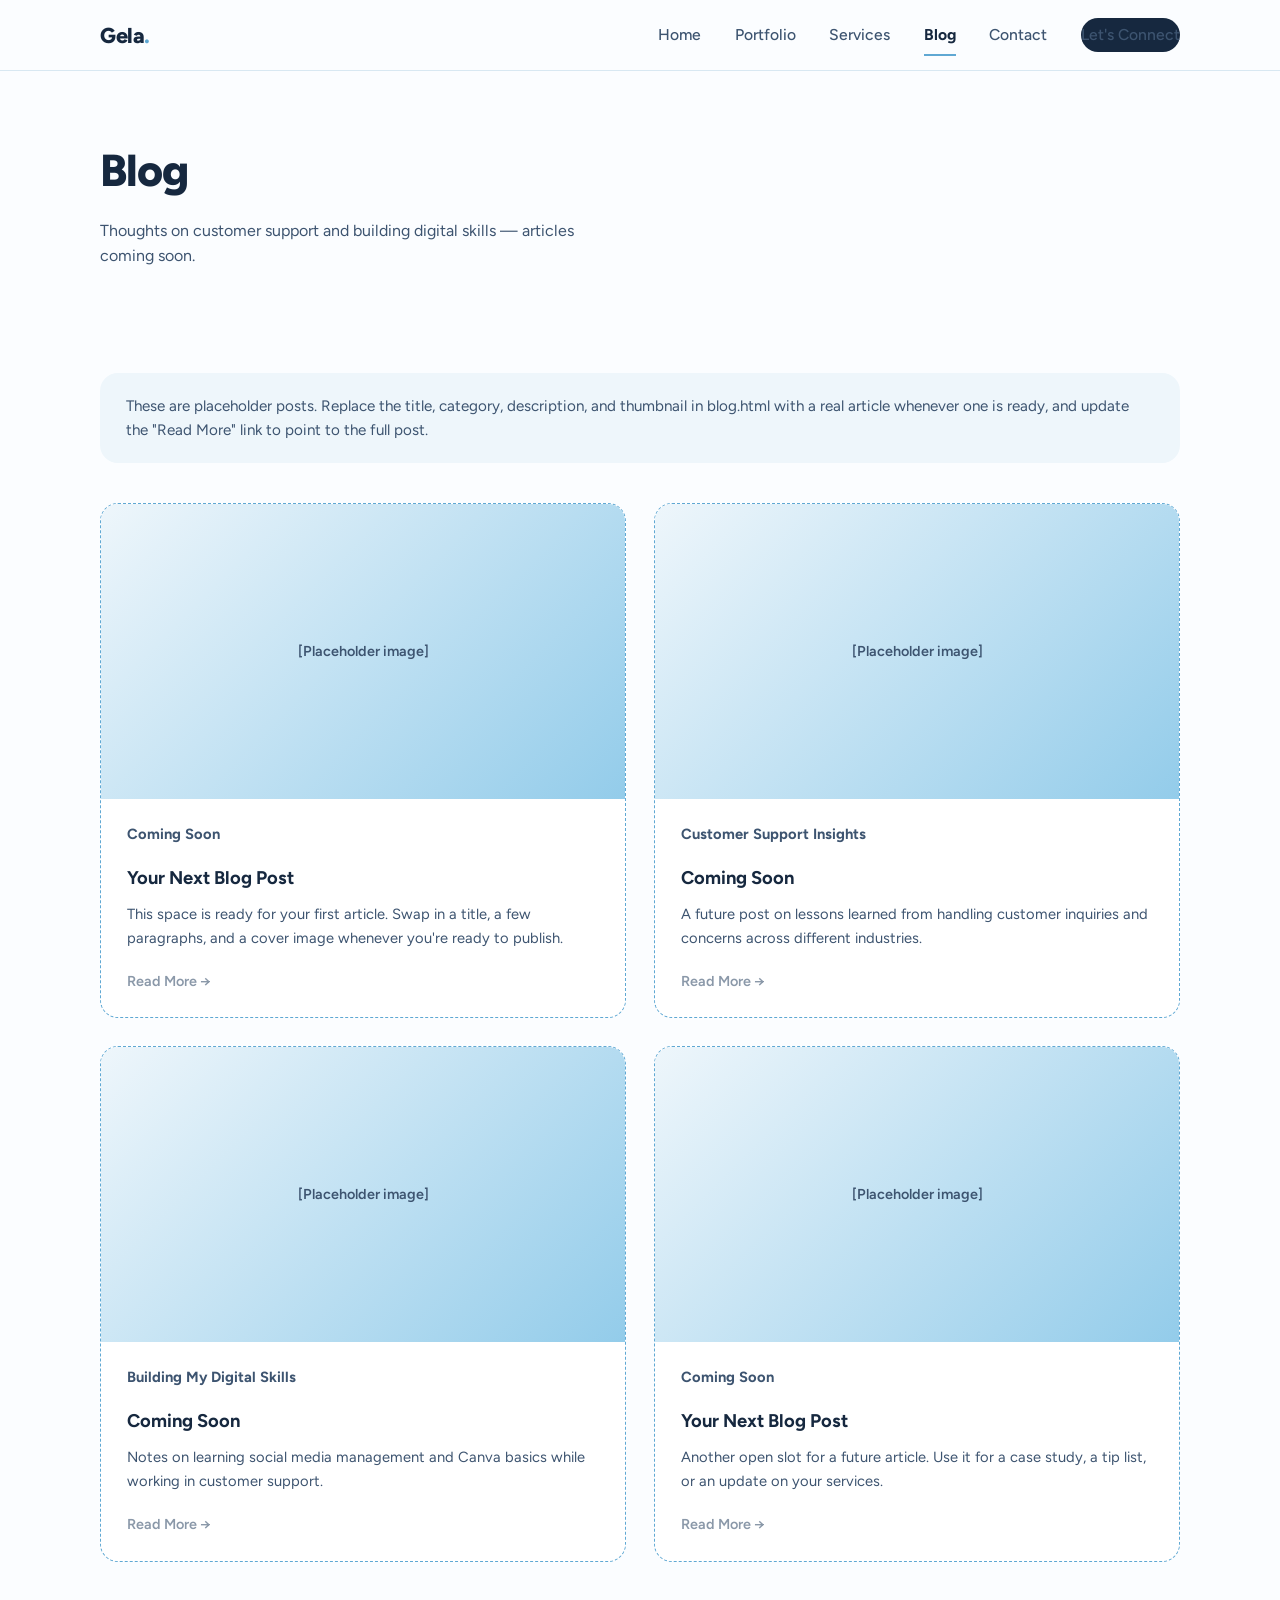
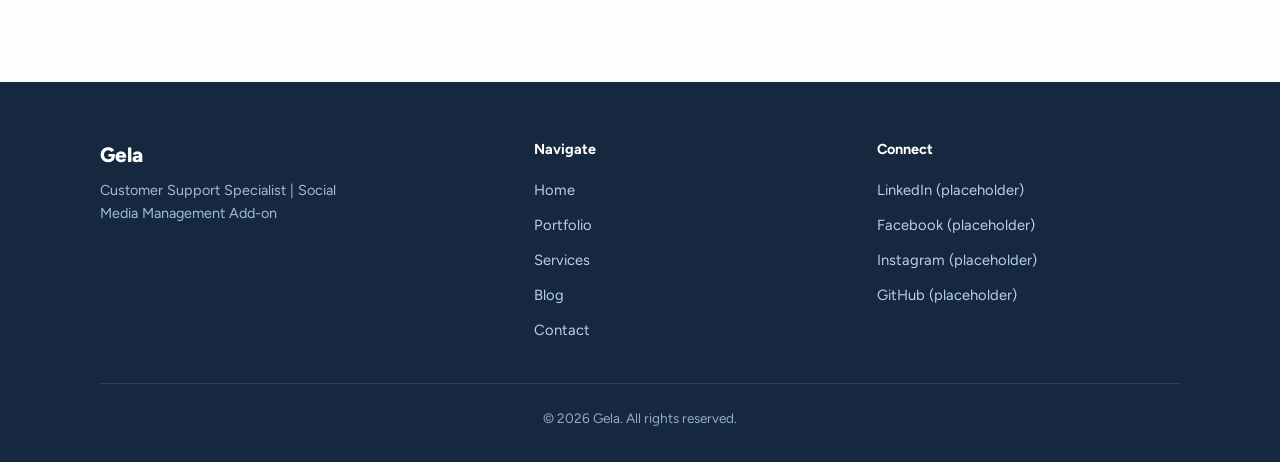
==== blog.html @ 309c91c9 "GelaPortfolio" ====
<!DOCTYPE html>
<html lang="en">
<head>
  <meta charset="UTF-8" />
  <meta name="viewport" content="width=device-width, initial-scale=1.0" />
  <title>Blog — Gela</title>
  <meta name="description" content="Upcoming articles from Gela on customer support and digital skills." />

  <link rel="preconnect" href="https://fonts.googleapis.com">
  <link rel="preconnect" href="https://fonts.gstatic.com" crossorigin>
  <link href="https://fonts.googleapis.com/css2?family=Figtree:wght@300;400;500;600;700;800&display=swap" rel="stylesheet">

  <link rel="stylesheet" href="style.css" />
</head>
<body>

  <header class="site-header">
    <nav class="nav">
      <a href="index.html" class="nav-brand">Gela<span>.</span></a>

      <button class="hamburger" aria-label="Open menu" aria-expanded="false">
        <span></span><span></span><span></span>
      </button>

      <div class="nav-links">
        <a href="index.html">Home</a>
        <a href="portfolio.html">Portfolio</a>
        <a href="services.html">Services</a>
        <a href="blog.html" class="active">Blog</a>
        <a href="contact.html">Contact</a>
        <a href="contact.html" class="nav-cta">Let's Connect</a>
      </div>
    </nav>
  </header>

  <main>

    <section class="page-header">
      <div class="container">
        <h1>Blog</h1>
        <p>Thoughts on customer support and building digital skills — articles coming soon.</p>
      </div>
    </section>

    <section class="section reveal">
      <div class="container">

        <div class="blog-note">
          These are placeholder posts. Replace the title, category, description, and thumbnail
          in blog.html with a real article whenever one is ready, and update the "Read More" link
          to point to the full post.
        </div>

        <div class="blog-grid">

          <article class="blog-card">
            <div class="blog-thumb">[Placeholder image]</div>
            <div class="blog-body">
              <p class="blog-category">Coming Soon</p>
              <h3>Your Next Blog Post</h3>
              <p>This space is ready for your first article. Swap in a title, a few paragraphs, and a cover image whenever you're ready to publish.</p>
              <span class="blog-readmore">Read More →</span>
            </div>
          </article>

          <article class="blog-card">
            <div class="blog-thumb">[Placeholder image]</div>
            <div class="blog-body">
              <p class="blog-category">Customer Support Insights</p>
              <h3>Coming Soon</h3>
              <p>A future post on lessons learned from handling customer inquiries and concerns across different industries.</p>
              <span class="blog-readmore">Read More →</span>
            </div>
          </article>

          <article class="blog-card">
            <div class="blog-thumb">[Placeholder image]</div>
            <div class="blog-body">
              <p class="blog-category">Building My Digital Skills</p>
              <h3>Coming Soon</h3>
              <p>Notes on learning social media management and Canva basics while working in customer support.</p>
              <span class="blog-readmore">Read More →</span>
            </div>
          </article>

          <article class="blog-card">
            <div class="blog-thumb">[Placeholder image]</div>
            <div class="blog-body">
              <p class="blog-category">Coming Soon</p>
              <h3>Your Next Blog Post</h3>
              <p>Another open slot for a future article. Use it for a case study, a tip list, or an update on your services.</p>
              <span class="blog-readmore">Read More →</span>
            </div>
          </article>

        </div>
      </div>
    </section>

  </main>

  <footer class="site-footer">
    <div class="container">
      <div class="footer-grid">
        <div>
          <p class="footer-brand">Gela</p>
          <p class="footer-tagline">Customer Support Specialist | Social Media Management Add-on</p>
        </div>

        <div class="footer-col">
          <h4>Navigate</h4>
          <ul>
            <li><a href="index.html">Home</a></li>
            <li><a href="portfolio.html">Portfolio</a></li>
            <li><a href="services.html">Services</a></li>
            <li><a href="blog.html">Blog</a></li>
            <li><a href="contact.html">Contact</a></li>
          </ul>
        </div>

        <div class="footer-col">
          <h4>Connect</h4>
          <ul>
            <li><a href="#">LinkedIn (placeholder)</a></li>
            <li><a href="#">Facebook (placeholder)</a></li>
            <li><a href="#">Instagram (placeholder)</a></li>
            <li><a href="#">GitHub (placeholder)</a></li>
          </ul>
        </div>
      </div>

      <div class="footer-bottom">© 2026 Gela. All rights reserved.</div>
    </div>
  </footer>

  <button class="back-to-top" aria-label="Back to top">
    <svg width="18" height="18" viewBox="0 0 24 24" fill="none" stroke="currentColor" stroke-width="2.5"><line x1="12" y1="19" x2="12" y2="5"/><polyline points="5 12 12 5 19 12"/></svg>
  </button>

  <script src="script.js"></script>
</body>
</html>
---- style.css ----
/* =============================================================
   GELA — PORTFOLIO STYLESHEET
   Font: Figtree (imported in each HTML <head>)
   Color system is defined once below as CSS variables — change
   the values here and the whole site updates.
   ============================================================= */

:root {
  /* ---- Color tokens ---- */
  --sky: #93ccea;              /* primary brand blue */
  --sky-deep: #5fa8d3;         /* darker blue for hover/emphasis */
  --navy: #16283f;             /* main text color */
  --navy-soft: #3d5470;        /* secondary text color */
  --bg: #fbfdff;               /* page background */
  --bg-tint: #eef6fb;          /* alternate section background */
  --white: #ffffff;
  --line: #d8e8f2;             /* borders / dividers */
  --shadow: 0 18px 40px -20px rgba(22, 40, 63, 0.25);

  /* ---- Type scale ---- */
  --step-0: 1rem;
  --step-1: 1.25rem;
  --step-2: 1.6rem;
  --step-3: 2.1rem;
  --step-4: 2.9rem;
  --step-5: 3.8rem;

  /* ---- Spacing / shape ---- */
  --radius-sm: 10px;
  --radius-md: 18px;
  --radius-lg: 32px;
  --max-width: 1160px;
}

/* ---- Reset ---- */
* { box-sizing: border-box; margin: 0; padding: 0; }

html { scroll-behavior: smooth; }

body {
  font-family: "Figtree", "Segoe UI", sans-serif;
  background: var(--bg);
  color: var(--navy);
  line-height: 1.6;
  -webkit-font-smoothing: antialiased;
  overflow-x: hidden;
}

img { max-width: 100%; display: block; }

a { color: inherit; text-decoration: none; }

ul { list-style: none; }

button { font-family: inherit; cursor: pointer; border: none; background: none; }

.container {
  max-width: var(--max-width);
  margin: 0 auto;
  padding: 0 clamp(1.25rem, 4vw, 2.5rem);
}

/* Respect users who prefer reduced motion */
@media (prefers-reduced-motion: reduce) {
  *, *::before, *::after {
    animation-duration: 0.001ms !important;
    animation-iteration-count: 1 !important;
    transition-duration: 0.001ms !important;
    scroll-behavior: auto !important;
  }
}

/* Visible keyboard focus everywhere */
a:focus-visible,
button:focus-visible,
input:focus-visible,
textarea:focus-visible {
  outline: 3px solid var(--sky-deep);
  outline-offset: 3px;
  border-radius: 4px;
}

/* =============================================================
   NAVIGATION
   ============================================================= */
.site-header {
  position: sticky;
  top: 0;
  z-index: 100;
  background: rgba(251, 253, 255, 0.9);
  backdrop-filter: blur(10px);
  border-bottom: 1px solid var(--line);
}

.nav {
  display: flex;
  align-items: center;
  justify-content: space-between;
  padding: 1.1rem clamp(1.25rem, 4vw, 2.5rem);
  max-width: var(--max-width);
  margin: 0 auto;
}

.nav-brand {
  font-weight: 800;
  font-size: 1.35rem;
  color: var(--navy);
  letter-spacing: -0.02em;
}

.nav-brand span { color: var(--sky-deep); }

.nav-links {
  display: flex;
  align-items: center;
  gap: 2.1rem;
}

.nav-links a {
  font-weight: 500;
  font-size: 0.98rem;
  color: var(--navy-soft);
  position: relative;
  padding: 0.3rem 0;
  transition: color 0.2s ease;
}

.nav-links a:hover { color: var(--navy); }

.nav-links a::after {
  content: "";
  position: absolute;
  left: 0;
  bottom: -4px;
  width: 0;
  height: 2px;
  background: var(--sky-deep);
  transition: width 0.25s ease;
}

.nav-links a:hover::after { width: 100%; }

.nav-links a.active {
  color: var(--navy);
  font-weight: 700;
}

.nav-links a.active::after { width: 100%; }

.nav-cta {
  background: var(--navy);
  color: var(--white);
  padding: 0.65rem 1.4rem;
  border-radius: 999px;
  font-weight: 600;
  font-size: 0.95rem;
  transition: transform 0.2s ease, background 0.2s ease;
}

.nav-cta:hover {
  background: var(--sky-deep);
  transform: translateY(-2px);
}

.hamburger {
  display: none;
  flex-direction: column;
  gap: 5px;
  width: 28px;
}

.hamburger span {
  height: 2px;
  width: 100%;
  background: var(--navy);
  border-radius: 2px;
  transition: transform 0.3s ease, opacity 0.3s ease;
}

.hamburger.open span:nth-child(1) { transform: translateY(7px) rotate(45deg); }
.hamburger.open span:nth-child(2) { opacity: 0; }
.hamburger.open span:nth-child(3) { transform: translateY(-7px) rotate(-45deg); }

/* =============================================================
   BUTTONS
   ============================================================= */
.btn {
  display: inline-flex;
  align-items: center;
  gap: 0.5rem;
  padding: 0.85rem 1.7rem;
  border-radius: 999px;
  font-weight: 600;
  font-size: 0.98rem;
  transition: transform 0.2s ease, box-shadow 0.2s ease, background 0.2s ease;
}

.btn-primary {
  background: var(--navy);
  color: var(--white);
}

.btn-primary:hover {
  background: var(--sky-deep);
  transform: translateY(-3px);
  box-shadow: var(--shadow);
}

.btn-outline {
  background: transparent;
  color: var(--navy);
  border: 1.5px solid var(--navy);
}

.btn-outline:hover {
  background: var(--navy);
  color: var(--white);
  transform: translateY(-3px);
}

.btn-sky {
  background: var(--sky);
  color: var(--navy);
}

.btn-sky:hover {
  background: var(--sky-deep);
  color: var(--white);
  transform: translateY(-3px);
  box-shadow: var(--shadow);
}

/* =============================================================
   HERO (Home page)
   ============================================================= */
.hero {
  position: relative;
  padding: clamp(3rem, 8vw, 6rem) 0 clamp(2.5rem, 6vw, 4rem);
  overflow: hidden;
}

.hero-grid {
  display: grid;
  grid-template-columns: 1.1fr 0.9fr;
  gap: 3rem;
  align-items: center;
}

.hero-eyebrow {
  font-weight: 600;
  color: var(--sky-deep);
  font-size: 1rem;
  margin-bottom: 0.6rem;
}

.hero h1 {
  font-size: clamp(2.4rem, 5vw, var(--step-5));
  font-weight: 800;
  letter-spacing: -0.02em;
  color: var(--navy);
  line-height: 1.08;
}

.hero-title {
  font-size: clamp(1.1rem, 2vw, 1.4rem);
  color: var(--navy-soft);
  font-weight: 500;
  margin-top: 0.9rem;
}

.hero-statement {
  font-size: clamp(1.35rem, 2.6vw, 1.75rem);
  font-weight: 700;
  color: var(--navy);
  margin: 1.6rem 0 1rem;
  line-height: 1.35;
  max-width: 34ch;
}

.hero-sub {
  color: var(--navy-soft);
  max-width: 46ch;
  margin-bottom: 2rem;
}

.hero-actions {
  display: flex;
  flex-wrap: wrap;
  gap: 1rem;
}

.hero-visual {
  position: relative;
  display: flex;
  justify-content: center;
  align-items: center;
}

.hero-blob {
  position: absolute;
  width: min(420px, 90%);
  aspect-ratio: 1;
  background: linear-gradient(135deg, var(--sky), var(--bg-tint));
  border-radius: 62% 38% 55% 45% / 48% 45% 55% 52%;
  z-index: 0;
  animation: blobFloat 9s ease-in-out infinite;
}

@keyframes blobFloat {
  0%, 100% { border-radius: 62% 38% 55% 45% / 48% 45% 55% 52%; transform: translateY(0); }
  50% { border-radius: 45% 55% 42% 58% / 55% 40% 60% 45%; transform: translateY(-14px); }
}

.profile-frame {
  position: relative;
  z-index: 1;
  width: min(320px, 78%);
  aspect-ratio: 3 / 4;
  border-radius: var(--radius-lg);
  overflow: hidden;
  border: 6px solid var(--white);
  box-shadow: var(--shadow);
}

.profile-frame img {
  width: 100%;
  height: 100%;
  object-fit: cover;
}

.placeholder-photo {
  width: 100%;
  height: 100%;
  display: flex;
  align-items: center;
  justify-content: center;
  background: var(--bg-tint);
  color: var(--navy-soft);
  font-weight: 600;
  text-align: center;
  padding: 1rem;
  border: 2px dashed var(--sky-deep);
}

/* =============================================================
   SECTIONS — shared
   ============================================================= */
.section {
  padding: clamp(3rem, 7vw, 5.5rem) 0;
}

.section-tint { background: var(--bg-tint); }

.section-head {
  max-width: 640px;
  margin-bottom: 2.75rem;
}

.section-head h2 {
  font-size: clamp(1.8rem, 3.4vw, 2.4rem);
  font-weight: 800;
  color: var(--navy);
  letter-spacing: -0.01em;
}

.section-head p {
  color: var(--navy-soft);
  margin-top: 0.75rem;
  font-size: 1.05rem;
}

.section-head.center { margin-left: auto; margin-right: auto; text-align: center; }

/* =============================================================
   HOME — Quick intro (split)
   ============================================================= */
.intro-split {
  display: grid;
  grid-template-columns: 0.85fr 1.15fr;
  gap: 3rem;
  align-items: start;
}

.intro-split h2 {
  font-size: clamp(1.7rem, 3vw, 2.2rem);
  font-weight: 800;
  line-height: 1.25;
}

.intro-points { display: flex; flex-direction: column; gap: 1.5rem; }

.intro-point {
  padding: 1.5rem 1.6rem;
  background: var(--white);
  border: 1px solid var(--line);
  border-radius: var(--radius-md);
  border-left: 4px solid var(--sky);
}

.intro-point p { color: var(--navy-soft); }

/* =============================================================
   HOME — Core strengths (asymmetric bento, not identical cards)
   ============================================================= */
.strengths-grid {
  display: grid;
  grid-template-columns: repeat(4, 1fr);
  gap: 1.25rem;
}

.strength-card {
  background: var(--white);
  border: 1px solid var(--line);
  border-radius: var(--radius-md);
  padding: 1.9rem 1.6rem;
  transition: transform 0.25s ease, box-shadow 0.25s ease, border-color 0.25s ease;
}

.strength-card:hover {
  transform: translateY(-6px);
  box-shadow: var(--shadow);
  border-color: var(--sky);
}

.strength-card:nth-child(2) { margin-top: 1.5rem; }
.strength-card:nth-child(4) { margin-top: 1.5rem; }

.strength-icon {
  width: 46px;
  height: 46px;
  border-radius: 12px;
  background: var(--bg-tint);
  display: flex;
  align-items: center;
  justify-content: center;
  margin-bottom: 1.1rem;
  color: var(--sky-deep);
}

.strength-card h3 {
  font-size: 1.1rem;
  font-weight: 700;
  margin-bottom: 0.5rem;
}

.strength-card p {
  color: var(--navy-soft);
  font-size: 0.95rem;
}

/* =============================================================
   CTA band
   ============================================================= */
.cta-band {
  background: var(--navy);
  color: var(--white);
  border-radius: var(--radius-lg);
  padding: clamp(2.5rem, 6vw, 4rem);
  text-align: center;
  margin: 0 clamp(1.25rem, 4vw, 2.5rem);
  max-width: calc(var(--max-width) - 2.5rem);
  margin-left: auto;
  margin-right: auto;
}

.cta-band h2 {
  font-size: clamp(1.6rem, 3.4vw, 2.2rem);
  font-weight: 800;
}

.cta-band p {
  color: #c3dcec;
  margin: 0.9rem auto 1.8rem;
  max-width: 46ch;
}

/* =============================================================
   PORTFOLIO — Experience timeline (real sequence, so numbering
   is meaningful here)
   ============================================================= */
.timeline {
  position: relative;
  padding-left: 2.4rem;
  border-left: 2px solid var(--line);
}

.timeline-item {
  position: relative;
  padding-bottom: 2.75rem;
}

.timeline-item:last-child { padding-bottom: 0; }

.timeline-dot {
  position: absolute;
  left: -2.55rem;
  top: 0.35rem;
  width: 14px;
  height: 14px;
  border-radius: 50%;
  background: var(--sky);
  border: 3px solid var(--white);
  box-shadow: 0 0 0 2px var(--sky-deep);
}

.timeline-card {
  background: var(--white);
  border: 1px solid var(--line);
  border-radius: var(--radius-md);
  padding: 1.8rem 2rem;
}

.timeline-role {
  font-size: 1.2rem;
  font-weight: 700;
  color: var(--navy);
}

.timeline-meta {
  color: var(--sky-deep);
  font-weight: 600;
  font-size: 0.92rem;
  margin: 0.3rem 0 1rem;
}

.timeline-card ul {
  display: grid;
  grid-template-columns: 1fr 1fr;
  gap: 0.5rem 1.5rem;
}

.timeline-card li {
  color: var(--navy-soft);
  font-size: 0.95rem;
  padding-left: 1.1rem;
  position: relative;
}

.timeline-card li::before {
  content: "";
  position: absolute;
  left: 0;
  top: 0.55em;
  width: 6px;
  height: 6px;
  border-radius: 50%;
  background: var(--sky);
}

/* =============================================================
   PORTFOLIO — Skills (pill groups, not uniform cards)
   ============================================================= */
.skills-groups {
  display: grid;
  grid-template-columns: 1fr 1fr;
  gap: 2rem;
}

.skills-group {
  background: var(--white);
  border: 1px solid var(--line);
  border-radius: var(--radius-md);
  padding: 1.9rem 2rem;
}

.skills-group h3 {
  font-size: 1.15rem;
  font-weight: 700;
  margin-bottom: 1.2rem;
}

.pill-list {
  display: flex;
  flex-wrap: wrap;
  gap: 0.6rem;
}

.pill {
  background: var(--bg-tint);
  color: var(--navy);
  padding: 0.5rem 1rem;
  border-radius: 999px;
  font-size: 0.9rem;
  font-weight: 500;
  border: 1px solid var(--line);
}

.pill.developing {
  border: 1px dashed var(--sky-deep);
  background: var(--white);
  color: var(--navy-soft);
}

/* =============================================================
   PORTFOLIO — Education + Highlights
   ============================================================= */
.education-card {
  background: var(--bg-tint);
  border-radius: var(--radius-md);
  padding: 1.8rem 2rem;
  display: flex;
  align-items: center;
  gap: 1.5rem;
  max-width: 560px;
}

.education-icon {
  width: 54px;
  height: 54px;
  border-radius: 14px;
  background: var(--white);
  display: flex;
  align-items: center;
  justify-content: center;
  flex-shrink: 0;
  color: var(--sky-deep);
}

.education-card h3 { font-weight: 700; font-size: 1.05rem; }
.education-card p { color: var(--navy-soft); font-size: 0.92rem; }

.highlights-list {
  display: grid;
  grid-template-columns: 1fr 1fr;
  gap: 0.9rem 2rem;
  margin-top: 1rem;
}

.highlights-list li {
  color: var(--navy-soft);
  padding-left: 1.4rem;
  position: relative;
}

.highlights-list li::before {
  content: "";
  position: absolute;
  left: 0;
  top: 0.5em;
  width: 8px;
  height: 8px;
  border-radius: 2px;
  background: var(--sky);
  transform: rotate(45deg);
}

/* =============================================================
   SERVICES page
   ============================================================= */
.service-row {
  display: grid;
  grid-template-columns: 0.9fr 1.6fr;
  gap: 2.5rem;
  padding: 2.5rem 0;
  border-bottom: 1px solid var(--line);
  align-items: start;
}

.service-row:first-of-type { padding-top: 0; }
.service-row:last-of-type { border-bottom: none; }

.service-index {
  font-size: 0.9rem;
  font-weight: 700;
  color: var(--sky-deep);
  letter-spacing: 0.02em;
}

.service-row h3 {
  font-size: 1.4rem;
  font-weight: 700;
  margin: 0.3rem 0 0.6rem;
}

.service-row .addon-tag {
  display: inline-block;
  background: var(--sky);
  color: var(--navy);
  font-size: 0.78rem;
  font-weight: 700;
  padding: 0.25rem 0.7rem;
  border-radius: 999px;
  margin-bottom: 0.7rem;
}

.service-row p.desc { color: var(--navy-soft); margin-bottom: 1.1rem; max-width: 60ch; }

.service-list {
  display: grid;
  grid-template-columns: 1fr 1fr;
  gap: 0.6rem 1.5rem;
}

.service-list li {
  color: var(--navy-soft);
  font-size: 0.95rem;
  padding-left: 1.2rem;
  position: relative;
}

.service-list li::before {
  content: "";
  position: absolute;
  left: 0;
  top: 0.55em;
  width: 6px;
  height: 6px;
  border-radius: 50%;
  background: var(--sky-deep);
}

/* Why work with me */
.why-grid {
  display: grid;
  grid-template-columns: repeat(2, 1fr);
  gap: 1rem 2rem;
}

.why-item {
  display: flex;
  gap: 0.9rem;
  align-items: flex-start;
  padding: 1.1rem 0;
}

.why-check {
  flex-shrink: 0;
  width: 26px;
  height: 26px;
  border-radius: 50%;
  background: var(--sky);
  color: var(--navy);
  display: flex;
  align-items: center;
  justify-content: center;
  font-weight: 700;
  font-size: 0.85rem;
}

.why-item p { color: var(--navy-soft); }

/* =============================================================
   BLOG page
   ============================================================= */
.blog-grid {
  display: grid;
  grid-template-columns: repeat(2, 1fr);
  gap: 1.75rem;
}

.blog-card {
  background: var(--white);
  border: 1.5px dashed var(--sky-deep);
  border-radius: var(--radius-md);
  overflow: hidden;
  transition: transform 0.25s ease, box-shadow 0.25s ease;
}

.blog-card:hover {
  transform: translateY(-5px);
  box-shadow: var(--shadow);
}

.blog-thumb {
  aspect-ratio: 16/9;
  background: linear-gradient(135deg, var(--bg-tint), var(--sky));
  display: flex;
  align-items: center;
  justify-content: center;
  color: var(--navy-soft);
  font-weight: 600;
  font-size: 0.9rem;
}

.blog-body { padding: 1.5rem 1.6rem; }

.blog-category {
  font-size: 0.8rem;
  font-weight: 700;
  color: var(--sky-deep);
  margin-bottom: 0.5rem;
}

.blog-body h3 { font-size: 1.15rem; font-weight: 700; margin-bottom: 0.6rem; }
.blog-body p { color: var(--navy-soft); font-size: 0.92rem; margin-bottom: 1.1rem; }

.blog-readmore {
  color: var(--navy-soft);
  font-weight: 600;
  font-size: 0.9rem;
  opacity: 0.6;
  cursor: not-allowed;
  display: inline-block;
}

.blog-note {
  background: var(--bg-tint);
  border-radius: var(--radius-md);
  padding: 1.3rem 1.6rem;
  color: var(--navy-soft);
  margin-bottom: 2.5rem;
  font-size: 0.95rem;
}

/* =============================================================
   CONTACT page
   ============================================================= */
.contact-grid {
  display: grid;
  grid-template-columns: 1fr 1.1fr;
  gap: 3rem;
  align-items: start;
}

.contact-info h2 {
  font-size: clamp(1.8rem, 3.4vw, 2.3rem);
  font-weight: 800;
  margin-bottom: 0.8rem;
}

.contact-info > p { color: var(--navy-soft); margin-bottom: 2rem; max-width: 42ch; }

.contact-list { display: flex; flex-direction: column; gap: 1rem; }

.contact-list li {
  display: flex;
  align-items: center;
  gap: 0.9rem;
  padding: 0.9rem 1.1rem;
  background: var(--white);
  border: 1px solid var(--line);
  border-radius: var(--radius-sm);
}

.contact-icon {
  width: 38px;
  height: 38px;
  border-radius: 10px;
  background: var(--bg-tint);
  display: flex;
  align-items: center;
  justify-content: center;
  color: var(--sky-deep);
  flex-shrink: 0;
}

.contact-list .label { font-size: 0.8rem; color: var(--navy-soft); }
.contact-list .value { font-weight: 600; font-size: 0.95rem; }
.contact-list .placeholder-tag {
  font-size: 0.72rem;
  color: var(--sky-deep);
  font-weight: 700;
  margin-left: 0.4rem;
}

.contact-form {
  background: var(--white);
  border: 1px solid var(--line);
  border-radius: var(--radius-lg);
  padding: clamp(1.8rem, 4vw, 2.6rem);
}

.form-row { margin-bottom: 1.3rem; }

.form-row label {
  display: block;
  font-weight: 600;
  font-size: 0.92rem;
  margin-bottom: 0.5rem;
}

.form-row input,
.form-row textarea {
  width: 100%;
  padding: 0.85rem 1rem;
  border: 1.5px solid var(--line);
  border-radius: var(--radius-sm);
  font-family: inherit;
  font-size: 0.98rem;
  color: var(--navy);
  background: var(--bg);
  transition: border-color 0.2s ease;
}

.form-row input:focus,
.form-row textarea:focus {
  border-color: var(--sky-deep);
  outline: none;
}

.form-row textarea { resize: vertical; min-height: 130px; }

.form-note {
  font-size: 0.8rem;
  color: var(--navy-soft);
  margin-top: 1rem;
}

.form-status {
  margin-top: 1rem;
  font-size: 0.92rem;
  font-weight: 600;
}

/* =============================================================
   CV download callout
   ============================================================= */
.cv-callout {
  display: flex;
  align-items: center;
  justify-content: space-between;
  gap: 1.5rem;
  background: var(--bg-tint);
  border-radius: var(--radius-md);
  padding: 1.6rem 2rem;
  flex-wrap: wrap;
}

.cv-callout p { color: var(--navy-soft); }
.cv-callout h3 { font-weight: 700; margin-bottom: 0.3rem; }

/* =============================================================
   FOOTER
   ============================================================= */
.site-footer {
  background: var(--navy);
  color: #d7e6f0;
  padding: 3.5rem 0 2rem;
  margin-top: 2rem;
}

.footer-grid {
  display: grid;
  grid-template-columns: 1.3fr 1fr 1fr;
  gap: 2.5rem;
  margin-bottom: 2.5rem;
}

.footer-brand { font-size: 1.3rem; font-weight: 800; color: var(--white); margin-bottom: 0.5rem; }
.footer-tagline { font-size: 0.9rem; color: #9fbdd1; max-width: 30ch; }

.footer-col h4 {
  font-size: 0.9rem;
  color: var(--white);
  margin-bottom: 1rem;
  font-weight: 700;
}

.footer-col ul { display: flex; flex-direction: column; gap: 0.6rem; }

.footer-col a {
  color: #b7d2e3;
  font-size: 0.92rem;
  transition: color 0.2s ease;
}

.footer-col a:hover { color: var(--sky); }

.footer-bottom {
  border-top: 1px solid rgba(255,255,255,0.12);
  padding-top: 1.5rem;
  text-align: center;
  font-size: 0.85rem;
  color: #8fadc2;
}

/* =============================================================
   PAGE HEADER (used on non-home pages)
   ============================================================= */
.page-header {
  padding: clamp(2.5rem, 6vw, 4rem) 0 1rem;
}

.page-header h1 {
  font-size: clamp(2rem, 4vw, 2.8rem);
  font-weight: 800;
  color: var(--navy);
  letter-spacing: -0.02em;
}

.page-header p {
  color: var(--navy-soft);
  margin-top: 0.7rem;
  max-width: 50ch;
}

/* =============================================================
   BACK TO TOP
   ============================================================= */
.back-to-top {
  position: fixed;
  bottom: 2rem;
  right: 2rem;
  width: 46px;
  height: 46px;
  border-radius: 50%;
  background: var(--navy);
  color: var(--white);
  display: flex;
  align-items: center;
  justify-content: center;
  opacity: 0;
  visibility: hidden;
  transform: translateY(10px);
  transition: all 0.3s ease;
  z-index: 90;
  box-shadow: var(--shadow);
}

.back-to-top.visible {
  opacity: 1;
  visibility: visible;
  transform: translateY(0);
}

.back-to-top:hover { background: var(--sky-deep); }

/* =============================================================
   SCROLL REVEAL
   ============================================================= */
.reveal {
  opacity: 0;
  transform: translateY(24px);
  transition: opacity 0.7s ease, transform 0.7s ease;
}

.reveal.in-view {
  opacity: 1;
  transform: translateY(0);
}

/* =============================================================
   RESPONSIVE
   ============================================================= */
@media (max-width: 960px) {
  .hero-grid { grid-template-columns: 1fr; }
  .hero-visual { order: -1; margin-bottom: 1rem; }
  .intro-split { grid-template-columns: 1fr; }
  .strengths-grid { grid-template-columns: 1fr 1fr; }
  .strength-card:nth-child(2), .strength-card:nth-child(4) { margin-top: 0; }
  .skills-groups { grid-template-columns: 1fr; }
  .service-row { grid-template-columns: 1fr; }
  .why-grid { grid-template-columns: 1fr; }
  .blog-grid { grid-template-columns: 1fr; }
  .contact-grid { grid-template-columns: 1fr; }
  .footer-grid { grid-template-columns: 1fr 1fr; }
}

@media (max-width: 700px) {
  .nav-links {
    position: fixed;
    top: 68px;
    left: 0;
    right: 0;
    background: var(--white);
    flex-direction: column;
    align-items: flex-start;
    gap: 0;
    padding: 0;
    max-height: 0;
    overflow: hidden;
    transition: max-height 0.35s ease;
    border-bottom: 1px solid var(--line);
  }

  .nav-links.open { max-height: 400px; }

  .nav-links a, .nav-links .nav-cta {
    width: 100%;
    padding: 1rem 1.5rem;
    border-bottom: 1px solid var(--line);
  }

  .nav-links a::after { display: none; }

  .hamburger { display: flex; }

  .strengths-grid { grid-template-columns: 1fr; }
  .timeline-card ul { grid-template-columns: 1fr; }
  .highlights-list { grid-template-columns: 1fr; }
  .service-list { grid-template-columns: 1fr; }
  .footer-grid { grid-template-columns: 1fr; gap: 1.8rem; }
  .cv-callout { flex-direction: column; align-items: flex-start; }
  .education-card { flex-direction: column; align-items: flex-start; }
}
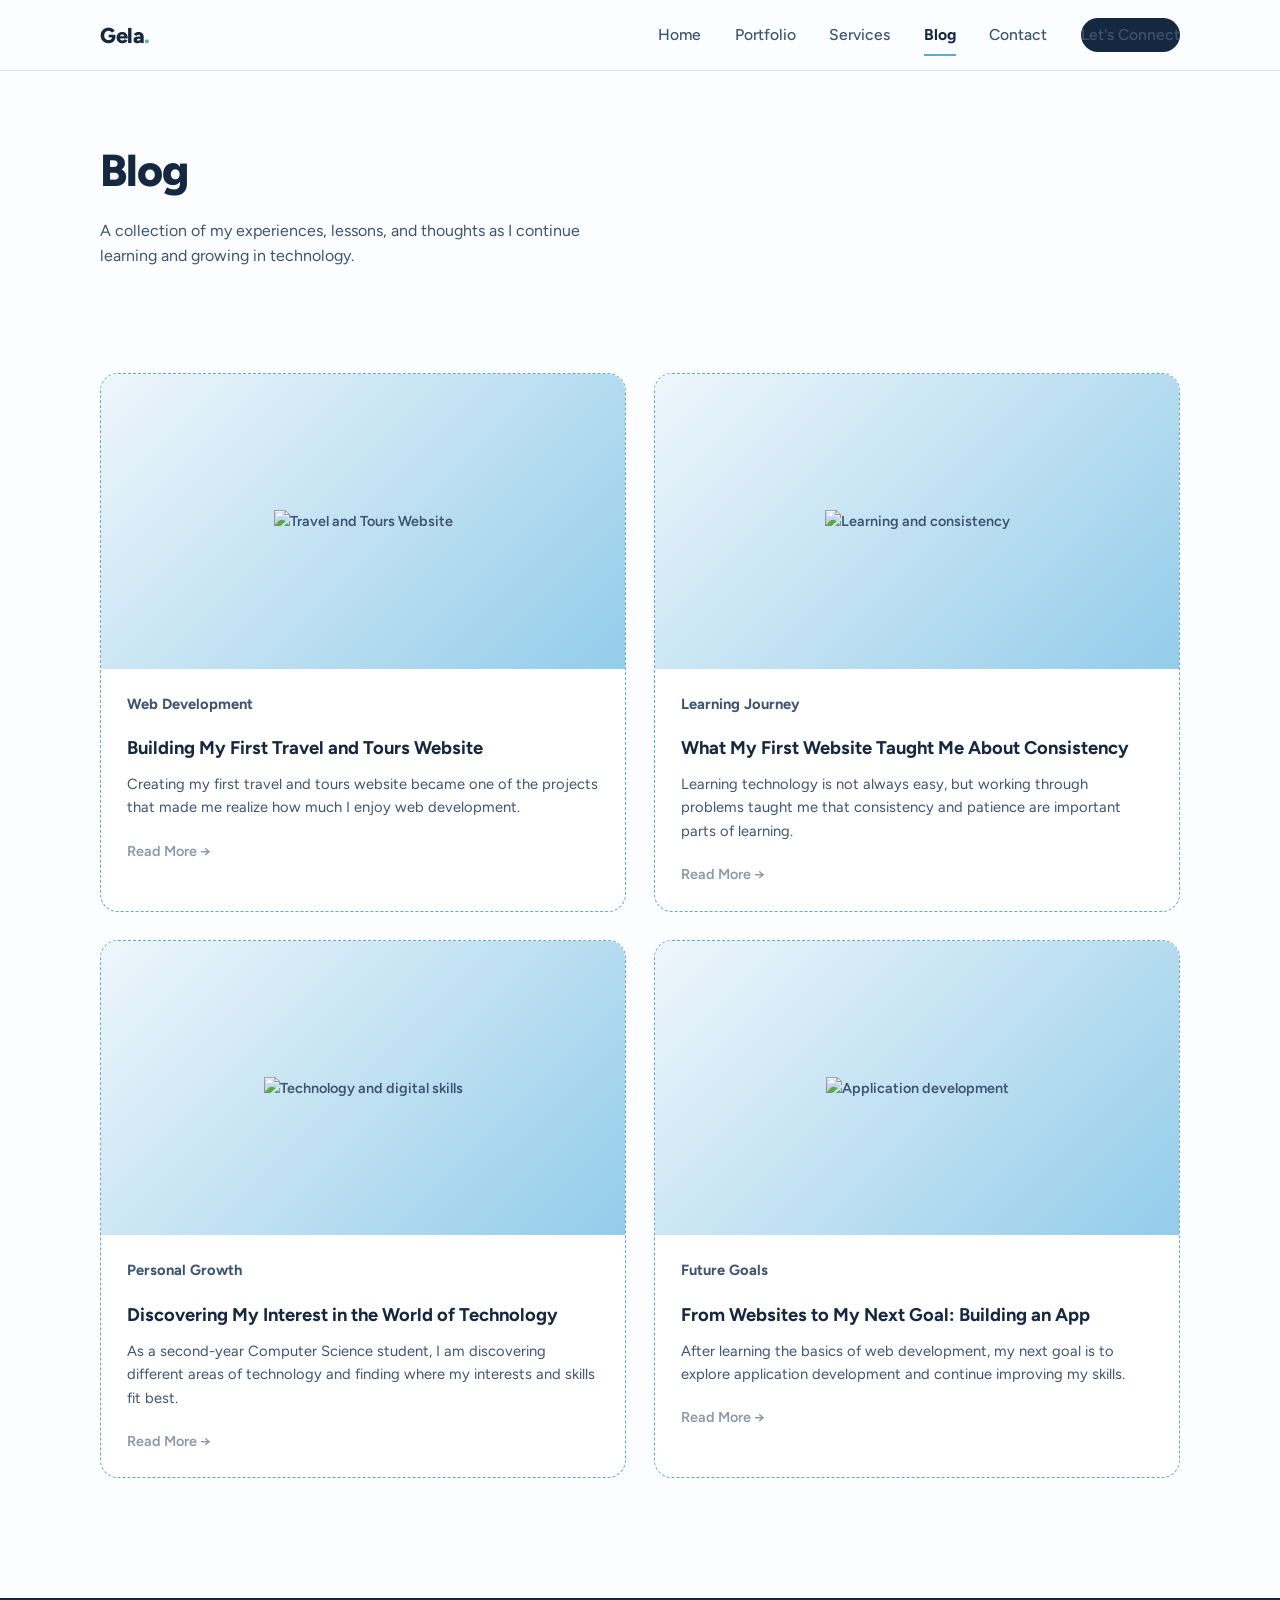
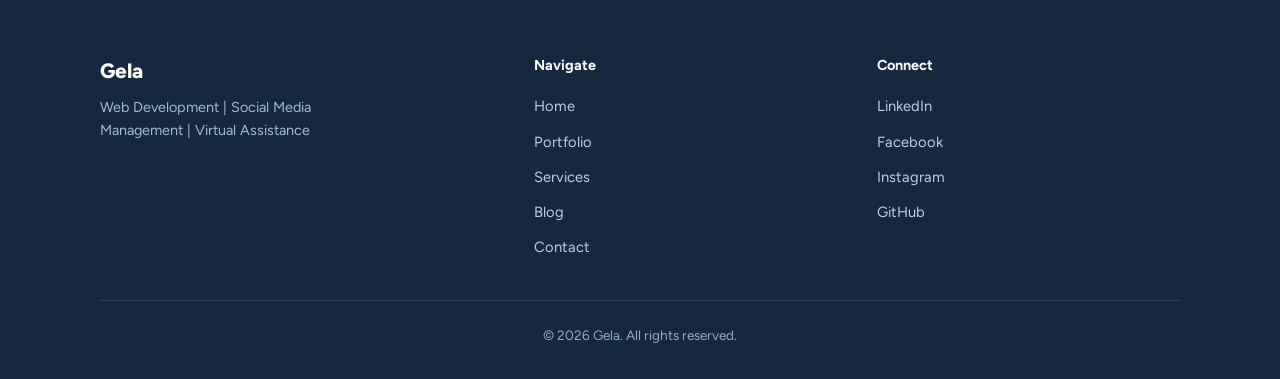
==== commit ef5153fd: "updated" ====
--- a/blog.html
+++ b/blog.html
@@ -4,7 +4,7 @@
   <meta charset="UTF-8" />
   <meta name="viewport" content="width=device-width, initial-scale=1.0" />
   <title>Blog — Gela</title>
-  <meta name="description" content="Upcoming articles from Gela on customer support and digital skills." />
+  <meta name="description" content="Gela's thoughts, experiences, and learning journey in technology and web development." />
 
   <link rel="preconnect" href="https://fonts.googleapis.com">
   <link rel="preconnect" href="https://fonts.gstatic.com" crossorigin>
@@ -12,6 +12,7 @@
 
   <link rel="stylesheet" href="style.css" />
 </head>
+
 <body>
 
   <header class="site-header">
@@ -33,82 +34,154 @@
     </nav>
   </header>
 
+
   <main>
 
     <section class="page-header">
       <div class="container">
         <h1>Blog</h1>
-        <p>Thoughts on customer support and building digital skills — articles coming soon.</p>
+        <p>
+          A collection of my experiences, lessons, and thoughts as I continue
+          learning and growing in technology.
+        </p>
       </div>
     </section>
+
 
     <section class="section reveal">
       <div class="container">
 
-        <div class="blog-note">
-          These are placeholder posts. Replace the title, category, description, and thumbnail
-          in blog.html with a real article whenever one is ready, and update the "Read More" link
-          to point to the full post.
-        </div>
-
         <div class="blog-grid">
 
-          <article class="blog-card">
-            <div class="blog-thumb">[Placeholder image]</div>
-            <div class="blog-body">
-              <p class="blog-category">Coming Soon</p>
-              <h3>Your Next Blog Post</h3>
-              <p>This space is ready for your first article. Swap in a title, a few paragraphs, and a cover image whenever you're ready to publish.</p>
-              <span class="blog-readmore">Read More →</span>
-            </div>
-          </article>
-
-          <article class="blog-card">
-            <div class="blog-thumb">[Placeholder image]</div>
-            <div class="blog-body">
-              <p class="blog-category">Customer Support Insights</p>
-              <h3>Coming Soon</h3>
-              <p>A future post on lessons learned from handling customer inquiries and concerns across different industries.</p>
-              <span class="blog-readmore">Read More →</span>
-            </div>
-          </article>
-
-          <article class="blog-card">
-            <div class="blog-thumb">[Placeholder image]</div>
-            <div class="blog-body">
-              <p class="blog-category">Building My Digital Skills</p>
-              <h3>Coming Soon</h3>
-              <p>Notes on learning social media management and Canva basics while working in customer support.</p>
-              <span class="blog-readmore">Read More →</span>
-            </div>
-          </article>
-
-          <article class="blog-card">
-            <div class="blog-thumb">[Placeholder image]</div>
-            <div class="blog-body">
-              <p class="blog-category">Coming Soon</p>
-              <h3>Your Next Blog Post</h3>
-              <p>Another open slot for a future article. Use it for a case study, a tip list, or an update on your services.</p>
-              <span class="blog-readmore">Read More →</span>
-            </div>
-          </article>
-
-        </div>
+          <!-- BLOG 1 -->
+          <article class="blog-card">
+
+            <div class="blog-thumb">
+              <img src="images/travel-website.jpg" alt="Travel and Tours Website">
+            </div>
+
+            <div class="blog-body">
+
+              <p class="blog-category">Web Development</p>
+
+              <h3>Building My First Travel and Tours Website</h3>
+
+              <p>
+                Creating my first travel and tours website became one of the
+                projects that made me realize how much I enjoy web development.
+              </p>
+
+              <a href="#" class="blog-readmore">Read More →</a>
+
+            </div>
+
+          </article>
+
+
+          <!-- BLOG 2 -->
+          <article class="blog-card">
+
+            <div class="blog-thumb">
+              <img src="images/learning.jpg" alt="Learning and consistency">
+            </div>
+
+            <div class="blog-body">
+
+              <p class="blog-category">Learning Journey</p>
+
+              <h3>What My First Website Taught Me About Consistency</h3>
+
+              <p>
+                Learning technology is not always easy, but working through
+                problems taught me that consistency and patience are important
+                parts of learning.
+              </p>
+
+              <a href="#" class="blog-readmore">Read More →</a>
+
+            </div>
+
+          </article>
+
+
+          <!-- BLOG 3 -->
+          <article class="blog-card">
+
+            <div class="blog-thumb">
+              <img src="images/technology.jpg" alt="Technology and digital skills">
+            </div>
+
+            <div class="blog-body">
+
+              <p class="blog-category">Personal Growth</p>
+
+              <h3>Discovering My Interest in the World of Technology</h3>
+
+              <p>
+                As a second-year Computer Science student, I am discovering
+                different areas of technology and finding where my interests
+                and skills fit best.
+              </p>
+
+              <a href="#" class="blog-readmore">Read More →</a>
+
+            </div>
+
+          </article>
+
+
+          <!-- BLOG 4 -->
+          <article class="blog-card">
+
+            <div class="blog-thumb">
+              <img src="images/app-development.jpg" alt="Application development">
+            </div>
+
+            <div class="blog-body">
+
+              <p class="blog-category">Future Goals</p>
+
+              <h3>From Websites to My Next Goal: Building an App</h3>
+
+              <p>
+                After learning the basics of web development, my next goal is
+                to explore application development and continue improving my
+                skills.
+              </p>
+
+              <a href="#" class="blog-readmore">Read More →</a>
+
+            </div>
+
+          </article>
+
+        </div>
+
       </div>
     </section>
 
   </main>
 
+
   <footer class="site-footer">
+
     <div class="container">
+
       <div class="footer-grid">
+
         <div>
           <p class="footer-brand">Gela</p>
-          <p class="footer-tagline">Customer Support Specialist | Social Media Management Add-on</p>
-        </div>
+
+          <p class="footer-tagline">
+            Web Development | Social Media Management | Virtual Assistance
+          </p>
+        </div>
+
 
         <div class="footer-col">
+
           <h4>Navigate</h4>
+
           <ul>
             <li><a href="index.html">Home</a></li>
             <li><a href="portfolio.html">Portfolio</a></li>
@@ -116,27 +189,55 @@
             <li><a href="blog.html">Blog</a></li>
             <li><a href="contact.html">Contact</a></li>
           </ul>
-        </div>
+
+        </div>
+
 
         <div class="footer-col">
+
           <h4>Connect</h4>
+
           <ul>
-            <li><a href="#">LinkedIn (placeholder)</a></li>
-            <li><a href="#">Facebook (placeholder)</a></li>
-            <li><a href="#">Instagram (placeholder)</a></li>
-            <li><a href="#">GitHub (placeholder)</a></li>
+            <li><a href="#">LinkedIn</a></li>
+            <li><a href="#">Facebook</a></li>
+            <li><a href="#">Instagram</a></li>
+            <li><a href="#">GitHub</a></li>
           </ul>
-        </div>
-      </div>
-
-      <div class="footer-bottom">© 2026 Gela. All rights reserved.</div>
+
+        </div>
+
+      </div>
+
+
+      <div class="footer-bottom">
+        © 2026 Gela. All rights reserved.
+      </div>
+
     </div>
+
   </footer>
 
+
   <button class="back-to-top" aria-label="Back to top">
-    <svg width="18" height="18" viewBox="0 0 24 24" fill="none" stroke="currentColor" stroke-width="2.5"><line x1="12" y1="19" x2="12" y2="5"/><polyline points="5 12 12 5 19 12"/></svg>
+
+    <svg
+      width="18"
+      height="18"
+      viewBox="0 0 24 24"
+      fill="none"
+      stroke="currentColor"
+      stroke-width="2.5">
+
+      <line x1="12" y1="19" x2="12" y2="5"/>
+      <polyline points="5 12 12 5 19 12"/>
+
+    </svg>
+
   </button>
 
+
   <script src="script.js"></script>
+
 </body>
 </html>
+
